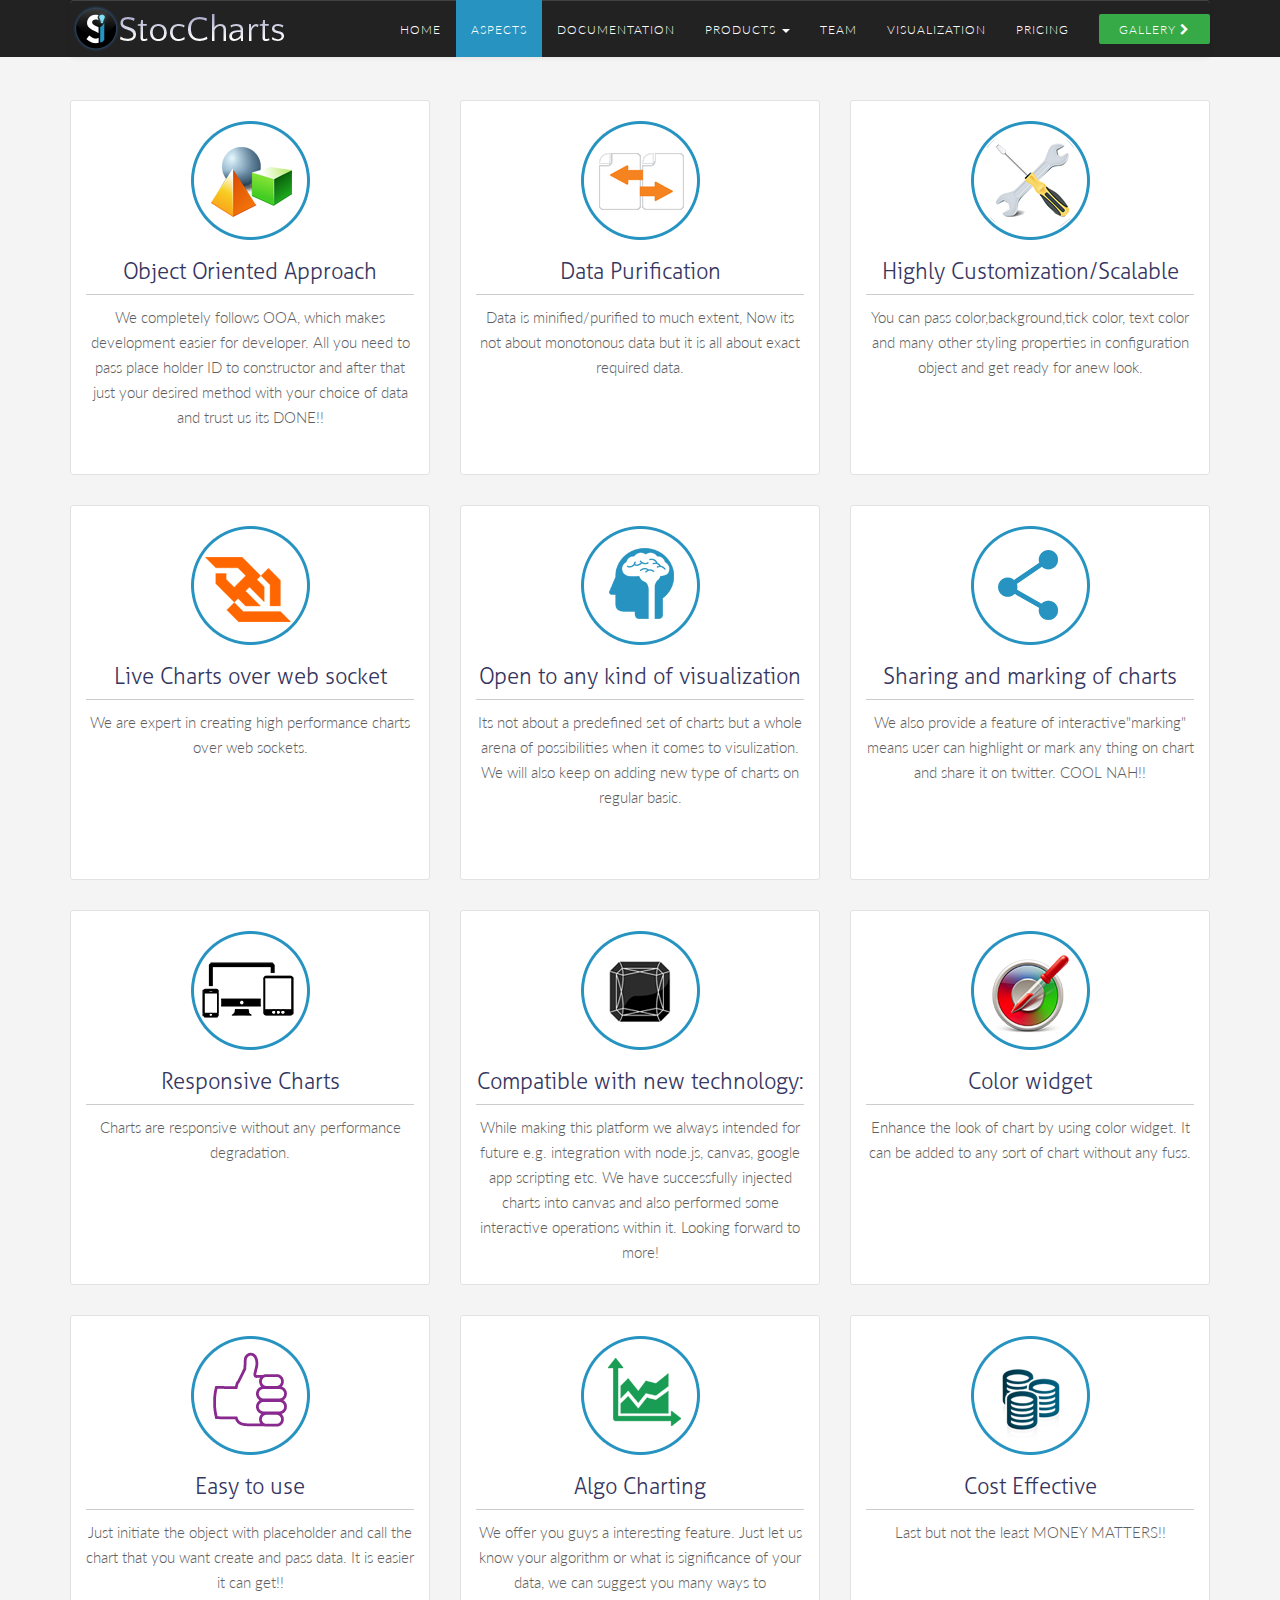
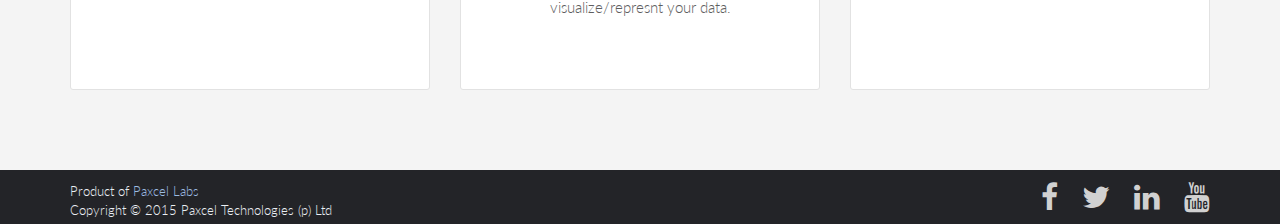
==== aspects.html @ 5c34878a "website version 2.0" ====
<!doctype html>
<html>
<head>
<meta charset="utf-8">
<title>StocCharts</title>
<link rel="shortcut icon"  href="images/favicon.ico"/>
<!-- Latest compiled and minified CSS -->
<link rel="stylesheet" href="css/bootstrap.min.css">

<!-- Optional theme -->
<link rel="stylesheet" href="css/bootstrap-theme.min.css">
<link href="css/style.css" rel="stylesheet" type="text/css">
<link href='http://fonts.googleapis.com/css?family=Lato' rel='stylesheet' type='text/css'>
<link rel="stylesheet" href="http://maxcdn.bootstrapcdn.com/font-awesome/4.2.0/css/font-awesome.min.css">
<script src="http://ajax.googleapis.com/ajax/libs/jquery/1.11.1/jquery.min.js"></script>
<!-- Latest compiled and minified JavaScript -->
<script src="js/bootstrap.min.js"></script>
</head>

<body >
<header >
  <div class="container">
    <nav class="navbar navbar-default">
        <div class="container-fluid">
          <div class="navbar-header">
            <button aria-controls="navbar" aria-expanded="false" data-target="#navbar" data-toggle="collapse" class="navbar-toggle collapsed" type="button">
              <span class="sr-only">Toggle navigation</span>
              <span class="icon-bar"></span>
              <span class="icon-bar"></span>
              <span class="icon-bar"></span>
            </button>
             <a href="index.html" class="navbar-brand"> <img src="images/logo.png" alt="StocChart"> </a>
          </div>
          <div class="navbar-collapse collapse" id="navbar">
           <div class="gallery pull-right"> <a href="http://www.stocinn.com/stoccharts/" target="_blank"> <span>GALLERY <i class="fa fa-chevron-right"></i> </span></a></div>
            <ul class="nav navbar-nav pull-right" >
          
        <li><a href="index.html"  > Home </a></li>
        <li><a href="aspects.html" class="active">Aspects</a></li>
        <li> <a href="documentation.html"> Documentation</a> </li>
    
              <li class="dropdown">
                <a aria-expanded="false" role="button" data-toggle="dropdown" class="dropdown-toggle" href="#">Products <span class="caret"></span></a>
                <ul role="menu" class="dropdown-menu">
                  <li><a href="#">GenCharts</a></li>
                  <li><a href="#">Capital market tools and services</a></li>
                  <li><a href="#">StocUI</a></li>
                  
                </ul>
              </li>
              <li> <a href="team.html" >Team</a></li>
              <li> <a href="visualization.html" >visualization</a></li>
              <li> <a href="pricing.html">pricing</a></li>
            </ul>
     
          </div><!--/.nav-collapse -->
        </div><!--/.container-fluid -->
      </nav>
   
  </div>
</header>
<section class="whatsDifferent">
<div class="container">

<div class="row">
<div class="col-lg-4 col-md-4">
<div class="whatsDifferentList"><div class="icon"><img src="images/data-purification-icon.png" alt="Object Oriented Approach"/></div> <h2>Object Oriented Approach</h2>
 <p> We completely follows OOA, which makes development easier for developer. All you need to pass place holder ID to constructor and      after that  just your desired method with your choice of data and trust us its DONE!!</p></div></div>
<div class="col-lg-4 col-md-4"><div class="whatsDifferentList"><div class="icon"><img src="images/object-oriented-icon.png" alt="Data Purification"></div><h2>Data Purification</h2>
 <p> Data is minified/purified to much extent, Now its not about monotonous data but it is all about exact required data. </p></div></div>
<div class="col-lg-4 col-md-4"><div class="whatsDifferentList"><div class="icon"><img src="images/customization-icon.png" alt="Highly Customization/Scalable"/></div><h2>Highly Customization/Scalable</h2>
 <p>  You can pass color,background,tick color, text color and many other styling properties in configuration object and get ready for anew    look.</p></div></div></div>
 
 <div class="row">
 
 <div class="col-lg-4 col-md-4">
<div class="whatsDifferentList"><div class="icon"><img src="images/web-socket-icon.png" alt="Live Charts over web socket"/></div><h2> Live Charts over web socket</h2>
 <p>We are expert in creating high performance charts over web sockets.</p></div></div>
<div class="col-lg-4 col-md-4"><div class="whatsDifferentList"><div class="icon"><img src="images/visualization-icon.png" alt="Open to any kind of visualization"/></div><h2>Open to any kind of visualization</h2>
 <p>Its not about a predefined set of charts but a whole arena of possibilities when it comes to visulization. We will also keep on adding new   type of charts on regular basic. </p></div></div>
<div class="col-lg-4 col-md-4"><div class="whatsDifferentList">
<div class="icon"><img src="images/sharing-charts-icon.png" alt="Sharing and marking of charts"></div><h2>Sharing and marking of charts</h2>
 <p> We also provide a feature of interactive"marking" means user can highlight or mark any thing on chart and share it on twitter. COOL  NAH!!</p></div></div>
 
  </div>
  
  
  
  <div class="row">
 
 <div class="col-lg-4 col-md-4">
<div class="whatsDifferentList"><div class="icon"><img src="images/responsive-chart-icon.png" alt="Responsive Charts"/></div><h2> Responsive Charts</h2>
 <p>Charts are responsive without any performance degradation.</p></div></div>
<div class="col-lg-4 col-md-4"><div class="whatsDifferentList"><div class="icon"><img src="images/new-technology-icon.png" alt="Compatible with new technology"/></div><h2>Compatible with new technology:</h2>
 <p>While making this platform we always intended for future e.g. integration with node.js, canvas, google app scripting etc. We have     successfully injected charts into canvas and also performed some interactive operations within it. Looking forward to more!</p></div></div>
<div class="col-lg-4 col-md-4"><div class="whatsDifferentList">
<div class="icon"><img src="images/color-widget-icon.png" alt="Color widget"/></div><h2>Color widget </h2>
 <p>Enhance the look of chart by using color widget. It can be added to any sort of chart without any fuss.</p></div></div>
 
  </div>
  
   <div class="row"><div class="col-lg-4 col-md-4"><div class="whatsDifferentList">
   <div class="icon"><img src="images/easy-to-use-icon.png" alt="Easy to Use"/></div><h2>Easy to use</h2>
 <p>Just initiate the object with placeholder and call the chart that you want create and pass data. It is easier it can get!!</p></div></div>
 
 
 
 <div class="col-lg-4 col-md-4"> <div class="whatsDifferentList"><div class="icon"> <img src="images/algo-Charting-icon.png" alt="Algo Charting"/></div><h2>Algo Charting</h2><p>We offer you guys a interesting feature. Just let us know your algorithm or what is significance of your data, we can suggest you many ways to visualize/represnt your data.</p></div></div>
 
 <div class="col-lg-4 col-md-4"><div class="whatsDifferentList">
<div class="icon"> <img src="images/cost-effective.png" alt="Cost Effective"/></div>
 <h2>Cost Effective</h2>
 <p>Last but not the least MONEY MATTERS!!</p></div></div>
 
 </div>
  
  
  
</div>
</section>
<footer>
  <div class="container">
    <div  class="copyright ">Product of <a target="_blank" href="http://paxcel.net/">Paxcel Labs</a><br>
      Copyright © 2015 Paxcel Technologies (p) Ltd </div>
    <div class="socialLink">
      <ul>
        <li> <a href="#"><i class="fa fa-facebook"></i></a></li>
        <li> <a href="#"><i class="fa fa-twitter"></i></a></li>
        <li> <a href="#"><i class="fa fa-linkedin"></i></a></li>
        <li> <a href="#"><i class="fa fa-youtube"></i></a></li>
      </ul>
    </div>
  </div>
</footer>
 <script>
$(function() {
$('.dropdown').hover(function() { 
    $('.dropdown-menu').show(); 
}, function() { 
    $('.dropdown-menu').hide(); 
});
});
</script> 
</body>
</html>
---- css/style.css ----
@charset "utf-8";
/* CSS Document */

@font-face {
    font-family: 'aller_lightregular';
    src: url('../fonts/aller_lt.eot');
    src: url('../fonts/aller_lt.eot?#iefix') format('embedded-opentype'),
         url('../fonts/aller_lt.woff2') format('woff2'),
         url('../fonts/aller_lt.woff') format('woff'),
         url('../fonts/aller_lt.ttf') format('truetype'),
         url('../fonts/aller_lt.svg#aller_lightregular') format('svg');
    font-weight: normal;
    font-style: normal;

}


@font-face {
    font-family: 'arial_rounded_mt_boldbold';
    src: url('../fonts/616.eot');
    src: url('../fonts/616.eot?#iefix') format('embedded-opentype'),
         url('../fonts/616.woff2') format('woff2'),
         url('../fonts/616.woff') format('woff'),
         url('../fonts/616.ttf') format('truetype'),
         url('../fonts/616.svg#arial_rounded_mt_boldbold') format('svg');
    font-weight: normal;
    font-style: normal;

}



@font-face {
    font-family: 'rosarioregular';
    src: url('../fonts/rosario-italic.eot');
    src: url('../fonts/rosario-italic.eot?#iefix') format('embedded-opentype'),
         url('../fonts/rosario-italic.woff2') format('woff2'),
         url('../fonts/rosario-italic.woff') format('woff'),
         url('../fonts/rosario-italic.ttf') format('truetype'),
         url('../fonts/rosario-italic.svg#rosarioregular') format('svg');
    font-weight: normal;
    font-style: normal;

}

@font-face {
    font-family: 'swis721_lt_btlight';
    src: url('../fonts/tt0001m_.eot');
    src: url('../fonts/tt0001m_.eot?#iefix') format('embedded-opentype'),
         url('../fonts/tt0001m_.woff2') format('woff2'),
         url('../fonts/tt0001m_.woff') format('woff'),
         url('../fonts/tt0001m_.ttf') format('truetype'),
         url('../fonts/tt0001m_.svg#swis721_lt_btlight') format('svg');
    font-weight: normal;
    font-style: normal;

}

@font-face {
    font-family: 'juralight';
    src: url('../fonts/jura-light.eot');
    src: url('../fonts/jura-light.eot?#iefix') format('embedded-opentype'),
         url('../fonts/jura-light.woff2') format('woff2'),
         url('../fonts/jura-light.woff') format('woff'),
         url('../fonts/jura-light.ttf') format('truetype'),
         url('../fonts/jura-light.svg#juralight') format('svg');
    font-weight: normal;
    font-style: normal;

}

@media screen and (-webkit-min-device-pixel-ratio:0) {
@font-face {
	 font-family: 'juralight';
	src:  url('../fonts/jura-light.svg#juralight') format('svg');
}}





@media screen and (-webkit-min-device-pixel-ratio:0) {
@font-face {
	 font-family: 'rosarioregular';
	src: url('../fonts/rosario-italic.svg#rosarioregular') format('svg');
}}



@media screen and (-webkit-min-device-pixel-ratio:0) {
@font-face {
	font-family: 'arial_rounded_mt_boldbold';
	src: url('../fonts/616.svg#arial_rounded_mt_boldbold') format('svg');
}}
@media screen and (-webkit-min-device-pixel-ratio:0) {
@font-face {
	 font-family: 'aller_lightregular';
	src:  url('../fonts/aller_lt.svg#aller_lightregular') format('svg');
}}


body{ margin:0px; padding:0px; background-color:#f4f4f4; color:#5e5e5e; font-family: 'Lato', sans-serif; font-weight:300; font-size:15px;
	}

h1{ color:#4f4f4f; text-align:center; font-size:40px; font-family: 'rosarioregular';}
h1, h2, h3, h4, h5, h6{ margin:0px; padding:0px;}

a:focus{ outline:none; }

/* header Part css code start here !*/
header{ background-color:#222222; position:fixed; top:0; width:100%; z-index:99999;}

.logo{ margin:5px 0 0 0;}
nav{ margin:0px 0 0 0px; padding:0px;  }
nav ul{ margin:0px; padding:0px; font-size:12px;    }
nav ul li{ display:inline; float:left; margin:0px; padding:0px; letter-spacing:1px;    }
nav ul li a{ padding:20px 20px; float:left; text-transform:uppercase; color:#FFF; text-decoration:none;  }
nav ul li a:hover{ color:#FFF; background-color:#2693c0; text-decoration:none;}
nav ul li a.active{ color:#FFF;  background-color:#2693c0; text-decoration:none;}

.navbar-nav > li.active{color:#FFF;  background-color:#2693c0 !important; text-decoration:none;}
.container-fluid{ padding:0px;}
ul.navbar-nav{ }
.navbar-default{ background-color:transparent !important; background-image:none; border:none;}
.navbar{ margin:0px; }
.navbar-brand{ padding-top:5px;}
 .navbar-nav > li > a{ text-shadow:none; padding:20px 15px 17px 15px; color:#FFF;}
 .navbar-default .navbar-nav > li > a{ color:#FFF;}

 .navbar-default .navbar-nav > li:hover{background-color:#2693c0; color:#FFF;}
 .navbar-default .navbar-nav > li:hover a:hover{ color:#FFF;}
 .navbar-nav > li.active{ background-color:#2693c0; color:#FFF;}
 .navbar-default .navbar-nav > .open > a, .navbar-default .navbar-nav > .active > a{background-color:#2693c0; color:#FFF; background-image:none;  }
 .navbar-default .navbar-nav > .open > a, .navbar-default .navbar-nav > .open > a:hover, .navbar-default .navbar-nav > .open > a:focus{background-color:#2693c0; color:#FFF;}
 
 .dropdown-menu{  background-color:#2693c0; font-size:12px; border:none;  padding:0px;  }
.navbar-nav > li > .dropdown-menu{ border-bottom-left-radius:0px;  border-bottom-right-radius:0px;}
 .dropdown-menu ul li{ width:100% !important; display:block;}
  .dropdown-menu ul li a:hover{ background-color:#333; } 

  .dropdown-menu > li > a:hover, .dropdown-menu > li > a:focus{ background-color:transparent;}
 .navbar-default .navbar-nav > .active > a, .navbar-default .navbar-nav > .active > a:hover, .navbar-default .navbar-nav > .active > a:focus{background-color:#2693c0; color:#FFF;}
 .navbar-collapse{ padding-right:0px;}

 .dropdown-menu > li > a{ color:#fff; width:250px !important; padding:7px 20px; text-transform: inherit !important ;}

  .dropdown-menu > li > a:hover, .dropdown-menu > li > a:focus{  background:none !important; background-color:#1078a3 !important;}

.container-fluid{ background-color: transparent;}
.gallery{ font-size:12px; height:30px; margin:14px 0 0 15px; border-radius:2px;  color:#FFF; float:right; background-color:#35aa47;} 
.gallery a{ letter-spacing:1px;  float:left; padding:7px 20px; color:#fff; text-decoration:none;}
.gallery:hover{ background-color:#489144;}

.btnDownload{ font-size:22px;  margin:30px auto;width:300px;  text-align:center;    color:#FFF; } 
.btnDownload a{    font-family: 'arial_rounded_mt_boldbold';    background-color:#35aa47;width:300px;  text-align:center; border-radius:4px;  letter-spacing:1px; float:left; padding:20px 20px 15px 20px; color:#fff;  text-decoration:none; border-bottom:solid 3px #20682b;}
.btnDownload a:hover{ background-color:#2b8b3a;}




/* header Part css code end here !*/

.sectionStyle{ background: url(../images/header-bg.png)  repeat;  padding:100px 0 80px 0;}

.mainHeading{}
.mainHeading h1{ text-align:center; color:#4f4f4f;  font-size:40px; line-height:50px;      font-family: 'rosarioregular';} 

.chartSlider{ width:100%; padding:0 0; background-color:#fff !important; float:left;}
.sliderNav{   height:136px; margin-top:-20px; background: url(../images/tab-bg.png) repeat;}

.slidereffect{position: relative;
/* top: -200px; */
margin-top: -300px; display:none; transition: all 0.9s ease;}

.features{ box-shadow:0 0 5px #999; clear:both; background: url(../images/theme6-bg.png) repeat; width:100%; padding:80px 0 100px 0;}
.addmargin{  position: static; top:65px;}
.featuresDetails{ }
.featuresDetails h2{ font-family: "juralight"; color:#4f4f4f; font-size:45px; text-align:center; margin:0 0 30px 0; }
.featuresDetails .box{ background-color:rgba(255,255,255, 0.4); height:250px; border:solid 1px #CCC; box-shadow: inset 0 0 70px #ececeb;}
.featuresDetails .box h3{ background-color:#2693c0; color:#FFF; padding:10px 10px; font-family: 'swis721_lt_btlight'; font-size:18px; }
.featuresDetails .box p{-webkit-font-smoothing: subpixel-antialiased; padding:10px; line-height:25px; font-size:15px;  font-family: 'Lato', sans-serif; font-weight:300;}

.ourTeam{ padding:100px 0 50px 0;}

.profile{ height:350px;  background:url(../images/profile-img.png) repeat-x #FFF; border-radius:10px; box-shadow: 0 3px #d1d1d1;}
.profileImg{ width:150px; margin:50px auto 10px auto; padding:30px 0 0 0;}
.profleDetails{   font-family:"Gill Sans", "Gill Sans MT", "Myriad Pro", "DejaVu Sans Condensed", Helvetica, Arial, sans-serif; text-align:center; text-transform:uppercase; font-size:20px;}
.designation{ color:#999; text-align:center;}
.profile.theme1{ background: url(../images/profile-img3.png) repeat-x #FFF;}
.profile.theme2{ background: url(../images/profile-img2.png) repeat-x #FFF;}
.profile.theme3{  background: url(../images/profile-img1.png) repeat-x #FFF;}
/* Middle Part css code start here !*/
.midddleContent{ width:1170px; margin:auto; padding:100px 15px 50px 15px;}

.ourClients{ padding:80px 0; background-color:#FFF;}



.clientsDetails{}
.clientsDetails h2{ color: #4f4f4f;
    font-family: "juralight";
    font-size: 45px;
    text-align: center;}
	
	.clientsDetails ul.clientsList{float:none; margin:30px auto 20px auto; width:640px; }
	.clientsDetails ul.clientsList li{ text-align:center; float:left; list-style:none; display:inline; margin:0 10px; }
	
		.clientsDetails ul.clientsList li a{ padding:10px 0px; width:260px; box-shadow: inset 0 0 20px #dbdadc; border:solid 1px #dbdadc; float:left; }

.midddleContent p{color:3c3c3c; color: rgb(53, 53, 96); font-size:24px; padding:20px 0 0 0; font-family: "aller_lightregular" }

.linkdein{ margin:10px 0 0 0; clear:both; width:100%; float:left; text-align:center;}

.btnDetails{ font-family: 'aller_lightregular' !important; font-size:20px;}

.documation{ padding:100px 0 50px 0;}
.stodocumation{ text-align:center; color:#4f4f4f;  font-size:40px; line-height:50px;}

.stodocumation h1{text-align:center; color:#4f4f4f;  font-size:40px; line-height:50px;      font-family: 'rosarioregular';}

.chartDetails{ margin:0px 0 0px 0; padding:0 0 20px 0; background-color:#FFF; }
.chartDetails h2{ color: #4f4f4f; background: rgb(240,249,255); /* Old browsers */
background: -moz-linear-gradient(top, rgba(240,249,255,1) 0%, rgba(214,214,214,1) 100%); /* FF3.6+ */
background: -webkit-gradient(linear, left top, left bottom, color-stop(0%,rgba(240,249,255,1)), color-stop(100%,rgba(214,214,214,1))); /* Chrome,Safari4+ */
background: -webkit-linear-gradient(top, rgba(240,249,255,1) 0%,rgba(214,214,214,1) 100%); /* Chrome10+,Safari5.1+ */
background: -o-linear-gradient(top, rgba(240,249,255,1) 0%,rgba(214,214,214,1) 100%); /* Opera 11.10+ */
background: -ms-linear-gradient(top, rgba(240,249,255,1) 0%,rgba(214,214,214,1) 100%); /* IE10+ */
background: linear-gradient(to bottom, rgba(240,249,255,1) 0%,rgba(214,214,214,1) 100%); /* W3C */
filter: progid:DXImageTransform.Microsoft.gradient( startColorstr='#f0f9ff', endColorstr='#d6d6d6',GradientType=0 ); /* IE6-9 */
  
    font-size: 24px; margin:0px; padding:10px 10px;
    text-align:left; font-family: "aller_lightregular"  }
	
	
	 .chartDetails h3{ color: #ff0000;
 
    font-size: 15px; margin:0px; padding:10px 10px;
    text-align:left;  }
	
	 .chartDetails p{ color: #4f4f4f;
    font-size: 15px;
    text-align: justify; padding:10px 10px; line-height:25px;}
	
	.chartCode{ background-color:#eeeeee; padding:15px; margin:0 10px; }
	.chartCode p{ padding:0; margin:0px; text-align:left; color:#5c5c5c; font-size:14px !important;  }

/* Chart Price Containor start here !*/
.chartPriceContainor{  display:table;
    width:100%;
	margin:50px 0 0 0;
    border-collapse: collapse;}  
  
.table-row {display:table-row;
     text-align: center; 
 

 }
 

.chartPriceContainor .cell { 
  padding:10px 5px; line-height:20px;
 display:table-cell;
border: 1px solid #CCC;
vertical-align:top;

	

}
 .borderLeftRadius{border-top-left-radius:10px;} 
 .borderRightRadius{border-top-right-radius:10px;} 
i.green{ color:#093;}
i.red{ color:#F00}
.bestValue{   font-style:italic; text-shadow:1px 1px 1px #666666; color:#FFF; font-weight:bold;  padding:12px 0 0 0; z-index:9999; background:url(../images/value-text-bg.png) no-repeat; width:148px; height:60px; font-size:18px; position:relative; top:-28px; left:30px; }
.selectPlan{ padding:0 0 0 0; position:relative;  font-size:20px; font-weight:bold;}

.btnBuyNow{ margin:30px 0 0 0; height:80px;}
.addCategories  { font-size:17px; padding-left:20px !important; text-align:left; color: rgb(53, 53, 96);}
.btnBuyNow.none{ opacity:0;} 

.priceDetails{ margin:auto; width:80%; font-weight:bold;}
.previousPrice{ text-decoration:line-through; color:#b6b6b6; padding:20px 0 0 0;}
.saveMoney{ font-size:15px; color:#2b99c7;}

.chartPriceContainor .cell.none{ border:none;}

.chartPriceContainor .table-row.odd{ background-color:#FFF; }
.chartPriceContainor .table-row.even{ background-color:#f4f4f4;}

.chartPriceContainor .table-row.odd:hover{ background-color:#eaeff4; }
.chartPriceContainor .table-row.even:hover{ background-color:#eaeff4;}
.PriceRate{ font-size:30px; color:#000; font-weight:bold; padding:20px 0 0 0;}
.ContactUs{ font-size:20px; text-align:center; color:#000; width:100%; margin:auto; margin:5px 0 0 0; line-height:25px;}


.chartPriceContainor .cell.header{ font-family:"Gill Sans", "Gill Sans MT", "Myriad Pro", "DejaVu Sans Condensed", Helvetica, Arial, sans-serif; background: rgb(64,64,64); /* Old browsers */
background: -moz-linear-gradient(top, rgba(64,64,64,1) 0%, rgba(44,44,44,1) 100%); /* FF3.6+ */
background: -webkit-gradient(linear, left top, left bottom, color-stop(0%,rgba(64,64,64,1)), color-stop(100%,rgba(44,44,44,1))); /* Chrome,Safari4+ */
background: -webkit-linear-gradient(top, rgba(64,64,64,1) 0%,rgba(44,44,44,1) 100%); /* Chrome10+,Safari5.1+ */
background: -o-linear-gradient(top, rgba(64,64,64,1) 0%,rgba(44,44,44,1) 100%); /* Opera 11.10+ */
background: -ms-linear-gradient(top, rgba(64,64,64,1) 0%,rgba(44,44,44,1) 100%); /* IE10+ */
background: linear-gradient(to bottom, rgba(64,64,64,1) 0%,rgba(44,44,44,1) 100%); /* W3C */
filter: progid:DXImageTransform.Microsoft.gradient( startColorstr='#404040', endColorstr='#2c2c2c',GradientType=0 ); /* IE6-9 */ font-size:22px; color:#FFF; padding:15px 0 10px 0; line-height:20px;}


.chartPriceContainor .cell.unlimited{background: rgb(234,191,38); /* Old browsers */
background: -moz-linear-gradient(top, rgba(234,191,38,1) 0%, rgba(227,227,21,1) 50%, rgba(253,178,16,1) 100%); /* FF3.6+ */
background: -webkit-gradient(linear, left top, left bottom, color-stop(0%,rgba(234,191,38,1)), color-stop(50%,rgba(227,227,21,1)), color-stop(100%,rgba(253,178,16,1))); /* Chrome,Safari4+ */
background: -webkit-linear-gradient(top, rgba(234,191,38,1) 0%,rgba(227,227,21,1) 50%,rgba(253,178,16,1) 100%); /* Chrome10+,Safari5.1+ */
background: -o-linear-gradient(top, rgba(234,191,38,1) 0%,rgba(227,227,21,1) 50%,rgba(253,178,16,1) 100%); /* Opera 11.10+ */
background: -ms-linear-gradient(top, rgba(234,191,38,1) 0%,rgba(227,227,21,1) 50%,rgba(253,178,16,1) 100%); /* IE10+ */
background: linear-gradient(to bottom, rgba(234,191,38,1) 0%,rgba(227,227,21,1) 50%,rgba(253,178,16,1) 100%); /* W3C */
filter: progid:DXImageTransform.Microsoft.gradient( startColorstr='#eabf26', endColorstr='#fdb210',GradientType=0 ); /* IE6-9 */ color:#000; border-top-right-radius:10px;  }

.chartPriceContainor .cell.header span{ font-size:12px; font-family:Arial,  "Gill Sans", "Gill Sans MT", "Myriad Pro", "DejaVu Sans Condensed", Helvetica,  sans-serif;}

/* Chart Price Containor start end !*/
.freeSupportFeaturesOuter{}
.freeSupportFeatures{  display:table;
    width:100%;
	margin:30px 0 0 0;
    border-collapse: collapse;} 
	
.heading{ background-color:#f44141; width:300px; margin:30px auto 15px auto; top:20px; position: relative; border-radius:5px; text-shadow:1px 1px 3px #e93838; color:#FFF; padding:10px 0; text-align:center; font-size:22px;} 
  
.table-row {display:table-row;
     text-align: center; }
 
 .freeSupportFeatures .table-row.odd{ background-color:#FFF;  }
.freeSupportFeatures .table-row.even{ background-color:#f4f4f4;}
 

 .freeSupportFeatures .table-row.odd:hover{ background-color:#eaeff4;  }
.freeSupportFeatures .table-row.even:hover{ background-color:#eaeff4;}
.table-cell { padding:10px 5px; line-height:20px;
 display:table-cell;
 font-size:15px;
border: 1px solid #CCC; width:20%;
}

.table-cell:first-child{ width:35%;}


.logoTruste{ margin:30px 0; background-color:#FFF; height:200px; border-bottom:solid 3px #d2d7db; border-radius:10px; text-align:center; padding:70px 0;}

.safeShop{ margin:30px 0; background-color:#FFF; height:200px; border-bottom:solid 3px #d2d7db; border-radius:10px; text-align:center; padding:40px 50px; font-size:14px; line-height:22px;}

.safeShop .safe{ font-size:24px; font-weight:bold; padding:5px 0 0 0; }
.safeShop .safe span{ font-size:17px; font-weight:100; }
.safeShop p{font-size:20px; line-height:30px; font-weight:100;}
.creditCards{ margin:30px 0; background-color:#FFF; height:200px; border-bottom:solid 3px #d2d7db; border-radius:10px; text-align:center; padding:10px 0;}


.yearlyPlan{ text-align:left; height:41px;  position:relative; border-bottom-left-radius:7px; border-bottom-right-radius:7px; background-color:#62bb5d; margin:108px 0 0 0; padding:10px 0 10px 30px;color:#FFF;}


.whatsDifferent{ padding:100px 0 50px 0; }
.whatsDifferentList { border-radius:3px; padding:0 15px; background-color:#FFF; height:375px;  margin:0 0 30px 0;  border: 1px solid #e2e2e2;}
.whatsDifferentList h2{ text-align:center; font-family: "aller_lightregular";
    font-size: 22px; border-bottom:solid 1px #CCCCCC;
    padding: 0px 0 10px 0; color:rgb(53, 53, 96);}
	.whatsDifferentList:hover {box-shadow:0 3px #d1d1d1; border: solid 1px #ccc;}
	
	.whatsDifferentList p{
    font-weight: 300;
    line-height: 25px;
    padding: 10px 0; text-align:center;}
	
	.whatsDifferentList .icon{ text-align:center; margin:20px 0;}

.creditCards h3{ margin:20px 0; font-weight:bold; font-size:17px; color:#4b4c4c; text-align:left; padding:0 20px; font-family: 'swis721_lt_btlight';}
.creditCards ul{ margin:30px 0 0 0; padding:0px;}
.creditCards ul li{  display:inline; float: left; margin:0 10px; padding:0px; border:solid 1px #999;}
.creditCards ul li:first-child{ margin-left:20px;}

.btnBuy{ position: absolute; top:0; width:115px; right:0;  border-bottom-right-radius:7px;}
.btnBuy a{ background-color:#489144; color:#FFF; padding:10px 20px; text-decoration:none;} 
.btnBuy a:hover{ background-color: #3d3d3d;}



/*  bhoechie tab */
div.doc-tab-container{ 
  z-index: 10;

  padding: 0 !important;
  border-radius: 4px;
  -moz-border-radius: 4px;

  margin:100px 0 50px 0;


  background-clip: padding-box;
  opacity: 0.97;
  filter: alpha(opacity=97);
}
div.doc-tab-menu{
  padding-right: 0;
  padding-left: 0;
  padding-bottom: 0;
}

div.doc-tab-container .list-group{ margin-left:15px;} 
div.doc-tab-menu div.list-group{
  margin-bottom: 0;
}
div.doc-tab-menu div.list-group>a{ text-align:left;
  margin-bottom: 0;
}
div.doc-tab-menu div.list-group>a .glyphicon,
div.doc-tab-menu div.list-group>a .fa {
  color: #5A55A3;
}
div.doc-tab-menu div.list-group>a:first-child{
  border-top-right-radius: 0;
  -moz-border-top-right-radius: 0;
}
div.doc-tab-menu div.list-group>a:last-child{
  border-bottom-right-radius: 0;
  -moz-border-bottom-right-radius: 0;
}
div.doc-tab-menu div.list-group>a.active,
div.doc-tab-menu div.list-group>a.active .glyphicon,
div.doc-tab-menu div.list-group>a.active .fa{
	

  color: #ffffff;
}

div.doc-tab-container .list-group-item{ border:none;}
div.doc-tab-menu div.list-group>a.active:after{
  content: '';
  position: absolute;
  left: 100%;
  top: 50%;
  margin-top: -13px;
  border-left: 0;
  border-bottom: 13px solid transparent;
  border-top: 13px solid transparent;
  border-left: 10px solid #5A55A3;
}

div.doc-tab-container .list-group{ border:solid 1px #ccc; border-radius:none;}

div.doc-tab-content{
  background-color: #ffffff;
  /* border: 1px solid #eeeeee; */

   border: 1px solid #ccc;
   
   
}





div.doc-tab-container .list-group-item{ border-bottom: solid 1px #ccc;}

div.doc-tab div.doc-tab-content:not(.active){
  display: none;
}

.padding-xs{ padding:0 0 0 50px !important; word-break: break-all;}
.padding-sm{ padding:0 0 0 100px !important; word-break: break-all;}
.padding-md{ padding:0 0 0 150px !important; word-break: break-all;}
.padding-lg{ padding:0 0 0 200px !important; word-break: break-all;}
.padding-xlg{ padding:0 0 0 200px !important; word-break: break-all;}



.visualization{  padding: 100px 0 50px 0; }

.visualization p{color:3c3c3c; color: rgb(53, 53, 96); font-size:17px; padding:20px; font-family: "aller_lightregular";  border-radius:5px;  }
.visualization .contentOuter{ width:822px; margin:30px auto 0 auto;}
.visualization .content{ width:100%; box-shadow:inset 0 0 300px #CCC; background-color:#FFF;    float:left; }
.visualization .content h3{text-align:center; background:url(../images/heading-bg6.png) center no-repeat; height:90px; color:#FFF; padding:30px 0 0 0; margin-top:-50px;}

.step1, .step3, .step5{ background:url(../images/heading-bg1.png) no-repeat left top; width:411px; margin:8px 0 0 69.5px; clear:both; float:left;  }
.step3{background:url(../images/heading-bg3.png) no-repeat left top;}
.step5{background:url(../images/heading-bg5.png) no-repeat left top;}

.step2, .step4{ background:url(../images/heading-bg2.png) no-repeat right top; width:411px; float:right; clear:both;  margin:8px 70px 0 0;}
.step4{background:url(../images/heading-bg4.png) no-repeat right top;}

.step1 h2, .step3 h2, .step5 h2{ padding: 100px 20px 40px 30px;
font-family: 'juralight';
color: #fff;
font-size: 35px;
width:300px;
float:left;
text-align: left;}

.step1 h2{ padding: 83px 20px 20px 30px;}
.step3 h2{ padding: 83px 20px 20px 30px;}
.step1 p, .step3 p, .step5 p{ width:300px; padding:10px 0 20px 20px; float:left;  color:#999;
    font-family: "Lato",sans-serif;
    font-size: 15px;
    font-weight: 300;}

.numberRight{font-family: 'aller_lightregular';
color: #818491; padding:0px 0 0 0; text-align:center; float:right;
font-size: 35px; border-radius:50%; margin:90px 40px 0 0; background-color:#FFF; width:50px; height:50px; }

.numberLeft{margin:90px 0px 0 40px; font-family: 'aller_lightregular';
color: #818491; padding:0px 0 0 0; text-align:center; font-size: 35px; border-radius:50%; background-color:#FFF; width:50px; height:50px;}



.step2 h2, .step4 h2{ padding: 100px 20px 40px 30px;
font-family: 'juralight';
color: #fff;
font-size: 35px; width:300px; float:right;
text-align: left;}

.step2 p, .step4 p{ width:300px; float:right; padding:10px 0 20px 20px;  color:#999;
    font-family: "Lato",sans-serif;
    font-size: 15px;
    font-weight: 300;}


/* Middle Part css code end here !*/







/* footer  css code end here !*/
footer{ background-color:#232428; padding:5px 0; color:#eaeff4; clear:both;}
.copyright{ font-size:13px; float:left; margin:7px 0 0 0;}
.copyright a{ color:#9dbce2;}
.copyright a:hover{ color:#fff; text-decoration:none;}

.socialLink{ float:right; }
.socialLink ul{ float:right; margin:0px; padding:0px; }
.socialLink ul li{ display:inline; margin:0px; padding:0px 0px 0 20px; }
.socialLink ul li a{ font-size:30px; color:#d1d1d1; text-decoration:none;} 
.socialLink ul li a:hover{ color:#FFF;} 
/* footer  css code end here !*/
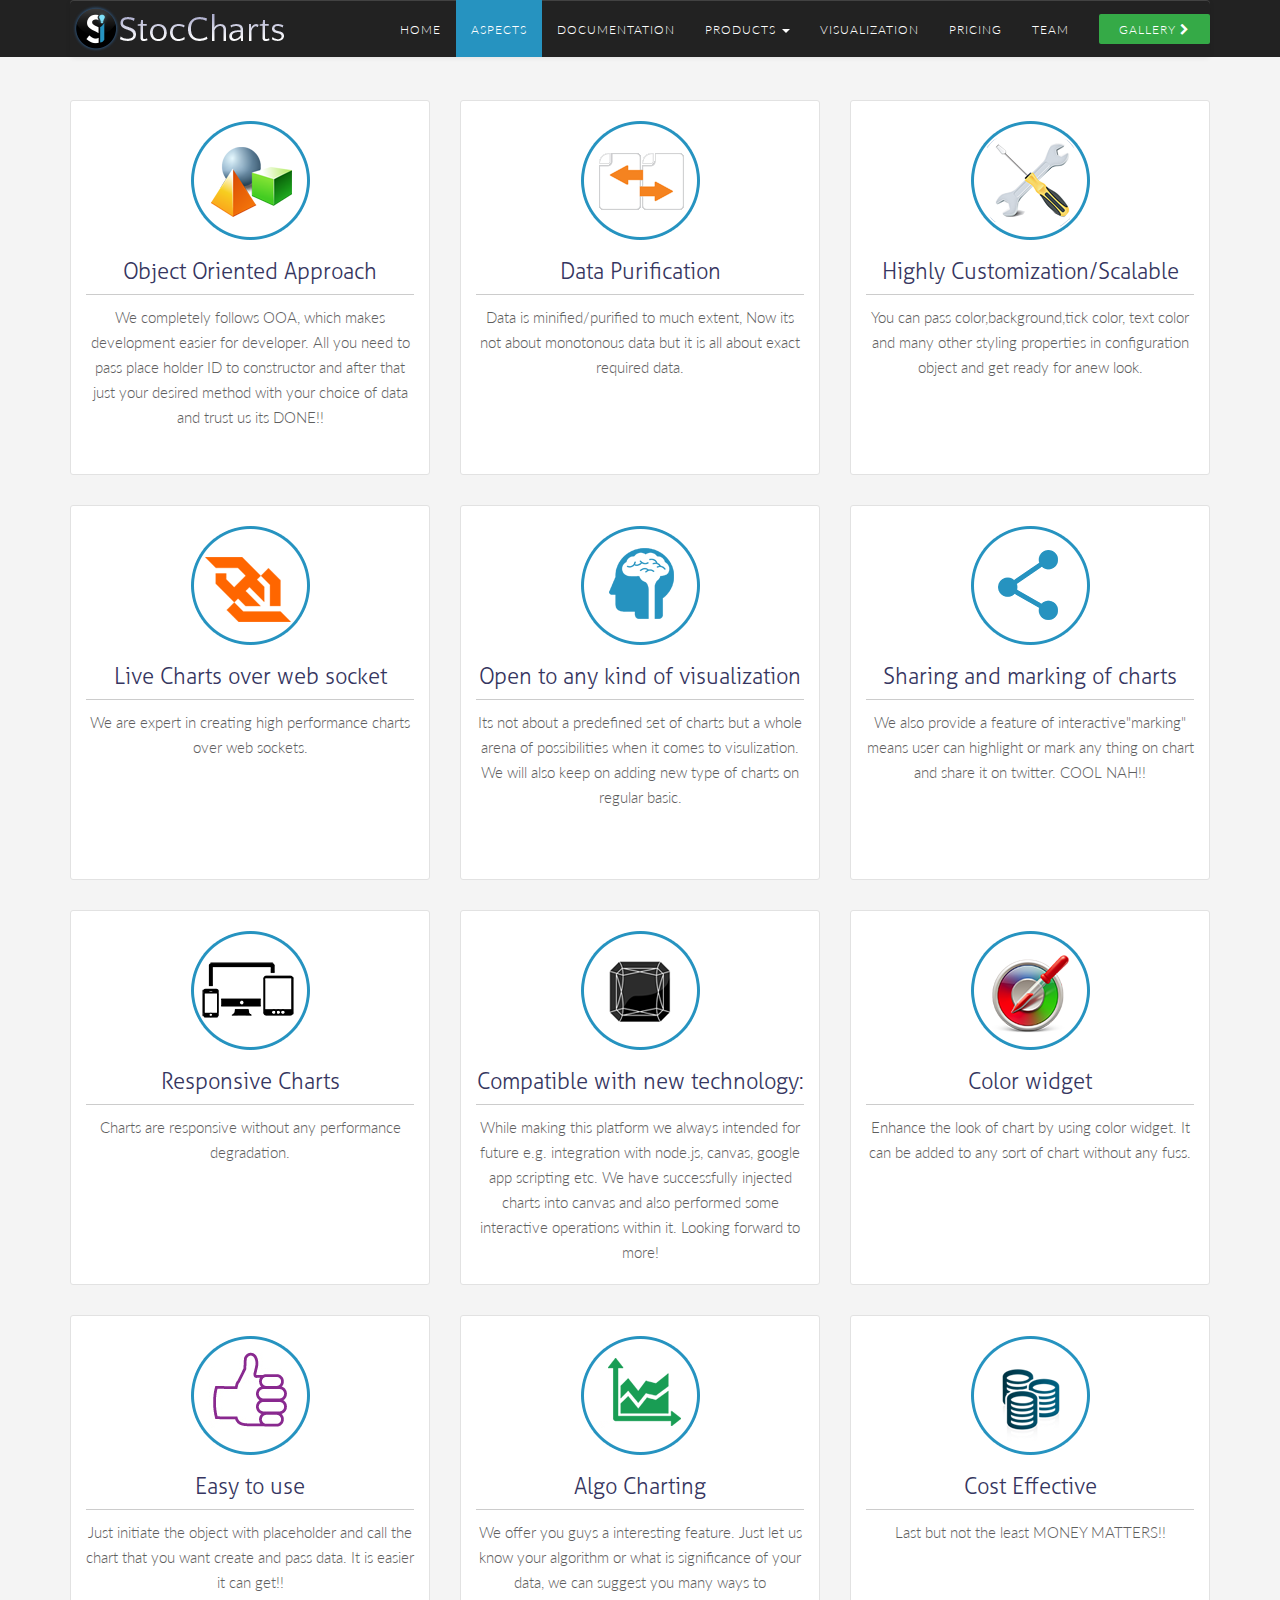
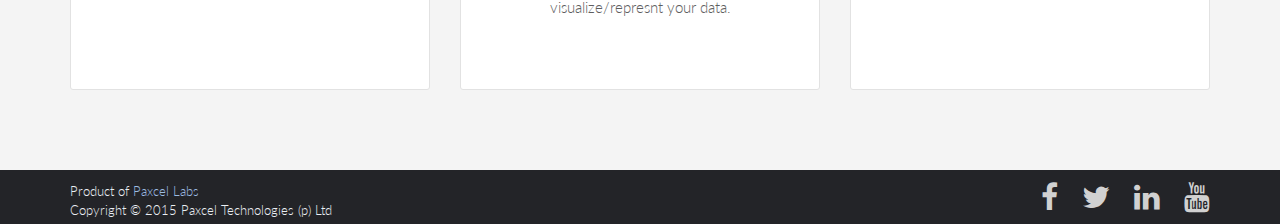
==== commit 27c312ed: "updated content" ====
--- a/aspects.html
+++ b/aspects.html
@@ -48,9 +48,10 @@
                   
                 </ul>
               </li>
-              <li> <a href="team.html" >Team</a></li>
+              
               <li> <a href="visualization.html" >visualization</a></li>
               <li> <a href="pricing.html">pricing</a></li>
+              <li> <a href="team.html" >Team</a></li>
             </ul>
      
           </div><!--/.nav-collapse -->
